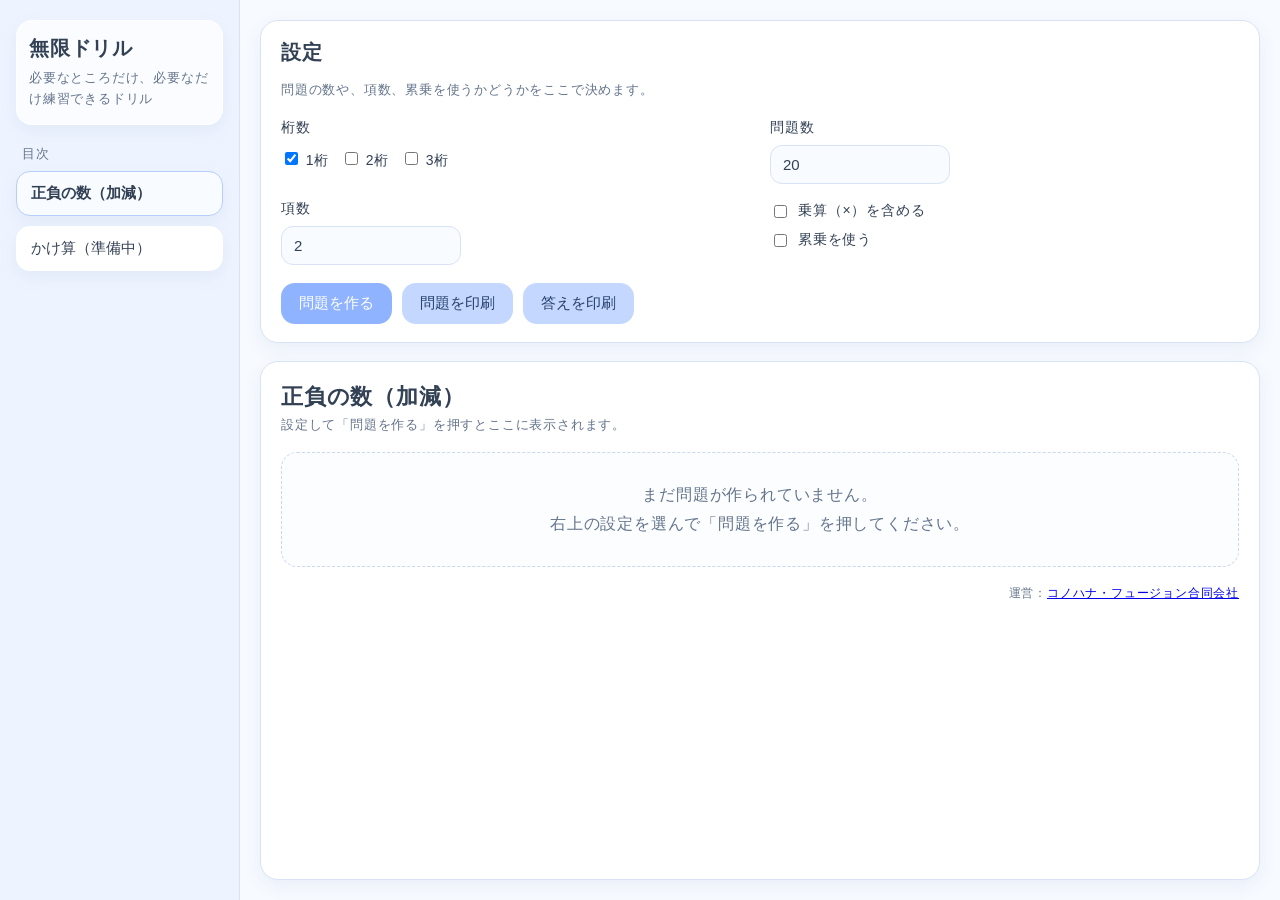
==== index.html @ 61204081 "初コミット" ====
<!DOCTYPE html>
<html lang="ja">
<head>
  <meta charset="UTF-8" />
  <meta name="viewport" content="width=device-width, initial-scale=1.0" />
  <title>無限ドリル</title>
  <link rel="stylesheet" type="text/css" href="css/style.css" />
</head>
<body>
  <div class="app">
    <aside class="sidebar">
      <div class="brand">
        <h1 class="brand-title">無限ドリル</h1>
        <p class="brand-sub">必要なところだけ、必要なだけ練習できるドリル</p>
      </div>

      <div class="menu-title">目次</div>
      <div class="menu-list">
        <button class="menu-button active" data-mode="plusminus">正負の数（加減）</button>
        <button class="menu-button" data-mode="multiply">かけ算（準備中）</button>
      </div>
    </aside>

    <main class="content">
      <section class="panel settings-panel">
        <h2 class="panel-title">設定</h2>
        <p class="panel-subtitle">
          問題の数や、項数、累乗を使うかどうかをここで決めます。
        </p>

        <div class="settings-grid">

          <div class="field">

            <label>桁数</label>

            <div class="inline-checkbox-group">
              <label>
                <input type="checkbox" name="digit" value="1" checked />
                1桁
              </label>

              <label>
                <input type="checkbox" name="digit" value="2" />
                2桁
              </label>

              <label>
                <input type="checkbox" name="digit" value="3" />
                3桁
              </label>
            </div>
          </div>
          <div class="field">
            <label for="problemCount">問題数</label>
            <input id="problemCount" type="number" min="1" max="60" value="20" />
          </div>

          <div class="field">
            <label for="termCount">項数</label>
            <input id="termCount" type="number" min="2" max="6" value="2" />
          </div>

          <div class="field checkbox-group">
            <label class="checkbox-label">
              <input id="useMultiply" type="checkbox" />
              乗算（×）を含める
            </label>

            <label class="checkbox-label">
              <input id="usePower" type="checkbox" />
              累乗を使う
            </label>

            <div id="powerOptions" class="power-options">
              <label class="power-label">
                <input type="checkbox" name="power" value="2" checked />
                2乗
              </label>
              <label class="power-label">
                <input type="checkbox" name="power" value="3" />
                3乗
              </label>
              <label class="power-label">
                <input type="checkbox" name="power" value="4" />
                4乗
              </label>
            </div>
          </div>
        </div>

        <div class="actions">
          <button class="action-button" id="generateButton">問題を作る</button>
          <button class="action-button secondary" id="printQuestionButton">問題を印刷</button>
          <button class="action-button secondary" id="printAnswerButton">答えを印刷</button>
        </div>
      </section>

      <section class="panel problems-panel">
        <div class="problem-header">
          <div class="problem-title-wrap">
            <h2 class="problem-title" id="sheetTitle">正負の数（加減）</h2>
            <div class="problem-note" id="sheetNote">設定して「問題を作る」を押すとここに表示されます。</div>
          </div>
        </div>

        <div id="sheet" class="sheet"></div>
        <div id="emptyState" class="empty-state">
          まだ問題が作られていません。<br />
          右上の設定を選んで「問題を作る」を押してください。
        </div>

        <div class="footer-credit">運営：<a href="https://konohana-fusion.jp/" target="_blank">コノハナ・フュージョン合同会社</a></div>
      </section>
    </main>
  </div>
<script src="js/utils.js"></script>
<script src="js/generator.js"></script>
<script src="js/printer.js"></script> <!-- ★追加 -->
<script src="js/app.js"></script>
</body>
</html>
---- css/style.css ----
:root {
      --bg: #f7faff;
      --panel: #ffffff;
      --menu-bg: #eef4ff;
      --line: #d9e3f5;
      --text: #334155;
      --subtext: #64748b;
      --primary: #8fb3ff;
      --primary-hover: #7aa2f8;
      --soft: #f8fbff;
      --success: #5bb98c;
      --danger: #d97b7b;
      --shadow: 0 6px 18px rgba(80, 110, 170, 0.08);
      --radius: 18px;
    }

    * {
      box-sizing: border-box;
    }

    html,
    body {
      margin: 0;
      padding: 0;
      background: var(--bg);
      color: var(--text);
      font-family: "M PLUS Rounded 1c", "Hiragino Maru Gothic ProN", sans-serif;
      font-weight: 400;
      letter-spacing: 0.05em;
      height: 100%;
    }

    body {
      min-height: 100vh;
    }

    .app {
      display: grid;
      grid-template-columns: 240px 1fr;
      min-height: 100vh;
    }

    .sidebar {
      background: var(--menu-bg);
      border-right: 1px solid var(--line);
      padding: 20px 16px;
    }

    .brand {
      margin-bottom: 20px;
      padding: 14px 12px;
      background: rgba(255, 255, 255, 0.7);
      border: 1px solid rgba(255, 255, 255, 0.9);
      border-radius: 16px;
      box-shadow: var(--shadow);
    }

    .brand-title {
      font-size: 20px;
      font-weight: 700;
      margin: 0 0 6px;
    }

    .brand-sub {
      font-size: 13px;
      color: var(--subtext);
      margin: 0;
      line-height: 1.6;
    }

    .menu-title {
      font-size: 13px;
      color: var(--subtext);
      margin: 20px 6px 8px;
    }

    .menu-list {
      display: grid;
      gap: 10px;
    }

    .menu-button {
      width: 100%;
      border: 1px solid transparent;
      border-radius: 14px;
      background: #fff;
      color: var(--text);
      padding: 12px 14px;
      text-align: left;
      font-size: 15px;
      cursor: pointer;
      box-shadow: var(--shadow);
      transition: 0.2s ease;
    }

    .menu-button:hover {
      background: #fdfefe;
      transform: translateY(-1px);
    }

    .menu-button.active {
      border-color: #b9cdfb;
      background: #f8fbff;
      font-weight: 700;
    }

    .content {
      display: grid;
      grid-template-rows: auto 1fr;
      gap: 18px;
      padding: 20px;
    }

    .panel {
      background: var(--panel);
      border: 1px solid var(--line);
      border-radius: var(--radius);
      box-shadow: var(--shadow);
    }

    .settings-panel {
      padding: 18px 20px;
    }

    .panel-title {
      margin: 0 0 14px;
      font-size: 20px;
      font-weight: 700;
    }

    .panel-subtitle {
      margin: 0 0 18px;
      font-size: 13px;
      color: var(--subtext);
      line-height: 1.6;
    }

    .settings-grid {
      display: grid;
      grid-template-columns: repeat(2, minmax(220px, 1fr));
      gap: 16px 20px;
      align-items: start;
    }

    .inline-checkbox-group {
      display: flex;
      gap: 12px;
      margin-top: 4px;
    }

    .field {
      display: grid;
      gap: 8px;
    }

    .field label,
    .checkbox-label,
    .power-label {
      font-size: 14px;
    }

    .field input[type="number"],
    .field select {
      width: 100%;
      max-width: 180px;
      border: 1px solid var(--line);
      border-radius: 12px;
      background: var(--soft);
      color: var(--text);
      padding: 10px 12px;
      font-size: 15px;
      outline: none;
    }

    .field input[type="number"]:focus,
    .field select:focus {
      border-color: #a8c2ff;
      background: #fff;
    }

    .checkbox-group {
      display: grid;
      gap: 10px;
      padding-top: 2px;
    }

    .checkbox-label {
      display: flex;
      align-items: center;
      gap: 8px;
      color: var(--text);
      cursor: pointer;
      user-select: none;
    }

    .power-options {
      display: none;
      margin-top: 8px;
      padding: 12px;
      border: 1px dashed #c6d5f7;
      border-radius: 14px;
      background: #fbfdff;
      gap: 8px;
    }

    .power-options.visible {
      display: grid;
    }

    .power-label {
      display: flex;
      align-items: center;
      gap: 8px;
      color: var(--text);
      cursor: pointer;
      user-select: none;
    }

    .actions {
      display: flex;
      flex-wrap: wrap;
      gap: 10px;
      margin-top: 18px;
    }

    .action-button {
      border: none;
      border-radius: 14px;
      background: var(--primary);
      color: #fff;
      padding: 11px 18px;
      font-size: 15px;
      cursor: pointer;
      transition: 0.2s ease;
    }

    .action-button:hover {
      background: var(--primary-hover);
      transform: translateY(-1px);
    }

    .action-button.secondary {
      background: #c3d7ff;
      color: #27406b;
    }

    .action-button.secondary:hover {
      background: #b2cbff;
    }

    .problems-panel {
      padding: 20px;
      overflow: auto;
    }

    .problem-header {
      display: flex;
      flex-wrap: wrap;
      align-items: end;
      justify-content: space-between;
      gap: 12px;
      margin-bottom: 18px;
    }

    .problem-title-wrap {
      display: grid;
      gap: 4px;
    }

    .problem-title {
      margin: 0;
      font-size: 22px;
      font-weight: 700;
    }

    .problem-note {
      font-size: 13px;
      color: var(--subtext);
    }

    .sheet {
      display: grid;
      grid-template-columns: repeat(2, minmax(260px, 1fr));
      gap: 16px 28px;
      align-content: start;
    }

    .question-item {
      padding: 12px 14px;
      border: 1px solid #e7eefb;
      border-radius: 14px;
      background: #fcfdff;
      font-size: 22px;
      line-height: 2;
      word-break: break-word;
    }

    .question-number {
      font-weight: 700;
      margin-right: 8px;
      color: #5d78a6;
    }

    .blank {
      display: inline-block;
      min-width: 88px;
      border-bottom: 2px solid #b6c7e8;
      transform: translateY(-2px);
    }

    .empty-state {
      padding: 28px 20px;
      border: 1px dashed #cad8f4;
      border-radius: 16px;
      background: #fbfdff;
      color: var(--subtext);
      line-height: 1.8;
      text-align: center;
    }

    .footer-credit {
      margin-top: 18px;
      font-size: 12px;
      color: var(--subtext);
      text-align: right;
    }    
    
    .fraction {
        display: inline-block;
        text-align: center;
        vertical-align: middle;
        font-size: 1.1em;
      }

      .fraction .num {
        display: block;
        border-bottom: 2px solid #333;
        padding: 0 4px;
      }

      .fraction .den {
        display: block;
        padding: 0 4px;
      }


    @media (max-width: 980px) {
      .app {
        grid-template-columns: 1fr;
      }

      .sidebar {
        border-right: none;
        border-bottom: 1px solid var(--line);
      }

      .content {
        grid-template-rows: auto auto;
      }

      .settings-grid {
        grid-template-columns: 1fr;
      }

      .sheet {
        grid-template-columns: 1fr;
      }
    }

    @media print {
      body {
        background: #fff;
      }

      .app {
        display: block;
      }

      .sidebar,
      .settings-panel,
      .footer-credit {
        display: none !important;
      }

      .content {
        display: block;
        padding: 0;
      }

      .problems-panel {
        border: none;
        box-shadow: none;
        padding: 0;
      }

      .problem-header {
        margin-bottom: 12px;
      }

      .problem-note {
        display: none;
      }

      .sheet {
        grid-template-columns: 1fr 1fr;
        gap: 10px 18px;
      }

      .question-item {
        border: none;
        background: transparent;
        padding: 4px 0;
        border-radius: 0;
        box-shadow: none;
        font-size: 18px;
      }

    }
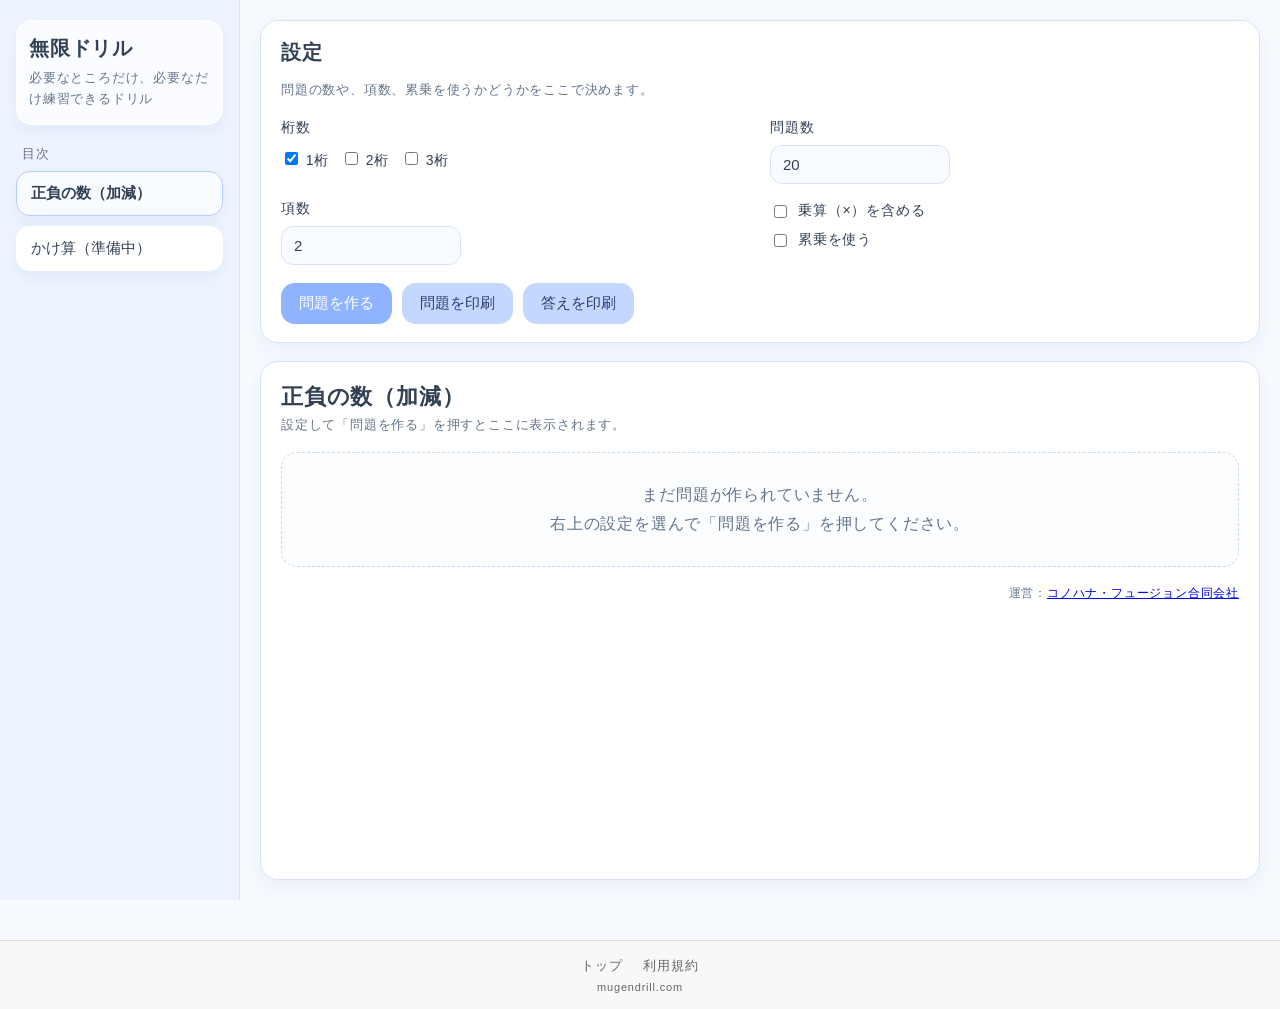
==== commit 12840d23: "仕様規約追加" ====
--- a/index.html
+++ b/index.html
@@ -1,122 +1,144 @@
-<!DOCTYPE html>
+<!doctype html>
 <html lang="ja">
-<head>
-  <meta charset="UTF-8" />
-  <meta name="viewport" content="width=device-width, initial-scale=1.0" />
-  <title>無限ドリル</title>
-  <link rel="stylesheet" type="text/css" href="css/style.css" />
-</head>
-<body>
-  <div class="app">
-    <aside class="sidebar">
-      <div class="brand">
-        <h1 class="brand-title">無限ドリル</h1>
-        <p class="brand-sub">必要なところだけ、必要なだけ練習できるドリル</p>
-      </div>
+  <head>
+    <meta charset="UTF-8" />
+    <meta name="viewport" content="width=device-width, initial-scale=1.0" />
+    <title>無限ドリル</title>
+    <link rel="stylesheet" type="text/css" href="css/style.css" />
+  </head>
+  <body>
+    <div class="app">
+      <aside class="sidebar">
+        <div class="brand">
+          <h1 class="brand-title">無限ドリル</h1>
+          <p class="brand-sub">必要なところだけ、必要なだけ練習できるドリル</p>
+        </div>
 
-      <div class="menu-title">目次</div>
-      <div class="menu-list">
-        <button class="menu-button active" data-mode="plusminus">正負の数（加減）</button>
-        <button class="menu-button" data-mode="multiply">かけ算（準備中）</button>
-      </div>
-    </aside>
+        <div class="menu-title">目次</div>
+        <div class="menu-list">
+          <button class="menu-button active" data-mode="plusminus">
+            正負の数（加減）
+          </button>
+          <button class="menu-button" data-mode="multiply">
+            かけ算（準備中）
+          </button>
+        </div>
+      </aside>
 
-    <main class="content">
-      <section class="panel settings-panel">
-        <h2 class="panel-title">設定</h2>
-        <p class="panel-subtitle">
-          問題の数や、項数、累乗を使うかどうかをここで決めます。
-        </p>
+      <main class="content">
+        <section class="panel settings-panel">
+          <h2 class="panel-title">設定</h2>
+          <p class="panel-subtitle">
+            問題の数や、項数、累乗を使うかどうかをここで決めます。
+          </p>
 
-        <div class="settings-grid">
+          <div class="settings-grid">
+            <div class="field">
+              <label>桁数</label>
 
-          <div class="field">
+              <div class="inline-checkbox-group">
+                <label>
+                  <input type="checkbox" name="digit" value="1" checked />
+                  1桁
+                </label>
 
-            <label>桁数</label>
+                <label>
+                  <input type="checkbox" name="digit" value="2" />
+                  2桁
+                </label>
 
-            <div class="inline-checkbox-group">
-              <label>
-                <input type="checkbox" name="digit" value="1" checked />
-                1桁
+                <label>
+                  <input type="checkbox" name="digit" value="3" />
+                  3桁
+                </label>
+              </div>
+            </div>
+            <div class="field">
+              <label for="problemCount">問題数</label>
+              <input
+                id="problemCount"
+                type="number"
+                min="1"
+                max="60"
+                value="20"
+              />
+            </div>
+
+            <div class="field">
+              <label for="termCount">項数</label>
+              <input id="termCount" type="number" min="2" max="6" value="2" />
+            </div>
+
+            <div class="field checkbox-group">
+              <label class="checkbox-label">
+                <input id="useMultiply" type="checkbox" />
+                乗算（×）を含める
               </label>
 
-              <label>
-                <input type="checkbox" name="digit" value="2" />
-                2桁
+              <label class="checkbox-label">
+                <input id="usePower" type="checkbox" />
+                累乗を使う
               </label>
 
-              <label>
-                <input type="checkbox" name="digit" value="3" />
-                3桁
-              </label>
+              <div id="powerOptions" class="power-options">
+                <label class="power-label">
+                  <input type="checkbox" name="power" value="2" checked />
+                  2乗
+                </label>
+                <label class="power-label">
+                  <input type="checkbox" name="power" value="3" />
+                  3乗
+                </label>
+                <label class="power-label">
+                  <input type="checkbox" name="power" value="4" />
+                  4乗
+                </label>
+              </div>
             </div>
           </div>
-          <div class="field">
-            <label for="problemCount">問題数</label>
-            <input id="problemCount" type="number" min="1" max="60" value="20" />
+
+          <div class="actions">
+            <button class="action-button" id="generateButton">
+              問題を作る
+            </button>
+            <button class="action-button secondary" id="printQuestionButton">
+              問題を印刷
+            </button>
+            <button class="action-button secondary" id="printAnswerButton">
+              答えを印刷
+            </button>
+          </div>
+        </section>
+
+        <section class="panel problems-panel">
+          <div class="problem-header">
+            <div class="problem-title-wrap">
+              <h2 class="problem-title" id="sheetTitle">正負の数（加減）</h2>
+              <div class="problem-note" id="sheetNote">
+                設定して「問題を作る」を押すとここに表示されます。
+              </div>
+            </div>
           </div>
 
-          <div class="field">
-            <label for="termCount">項数</label>
-            <input id="termCount" type="number" min="2" max="6" value="2" />
+          <div id="sheet" class="sheet"></div>
+          <div id="emptyState" class="empty-state">
+            まだ問題が作られていません。<br />
+            右上の設定を選んで「問題を作る」を押してください。
           </div>
 
-          <div class="field checkbox-group">
-            <label class="checkbox-label">
-              <input id="useMultiply" type="checkbox" />
-              乗算（×）を含める
-            </label>
-
-            <label class="checkbox-label">
-              <input id="usePower" type="checkbox" />
-              累乗を使う
-            </label>
-
-            <div id="powerOptions" class="power-options">
-              <label class="power-label">
-                <input type="checkbox" name="power" value="2" checked />
-                2乗
-              </label>
-              <label class="power-label">
-                <input type="checkbox" name="power" value="3" />
-                3乗
-              </label>
-              <label class="power-label">
-                <input type="checkbox" name="power" value="4" />
-                4乗
-              </label>
-            </div>
+          <div class="footer-credit">
+            運営：<a href="https://konohana-fusion.jp/" target="_blank"
+              >コノハナ・フュージョン合同会社</a
+            >
           </div>
-        </div>
-
-        <div class="actions">
-          <button class="action-button" id="generateButton">問題を作る</button>
-          <button class="action-button secondary" id="printQuestionButton">問題を印刷</button>
-          <button class="action-button secondary" id="printAnswerButton">答えを印刷</button>
-        </div>
-      </section>
-
-      <section class="panel problems-panel">
-        <div class="problem-header">
-          <div class="problem-title-wrap">
-            <h2 class="problem-title" id="sheetTitle">正負の数（加減）</h2>
-            <div class="problem-note" id="sheetNote">設定して「問題を作る」を押すとここに表示されます。</div>
-          </div>
-        </div>
-
-        <div id="sheet" class="sheet"></div>
-        <div id="emptyState" class="empty-state">
-          まだ問題が作られていません。<br />
-          右上の設定を選んで「問題を作る」を押してください。
-        </div>
-
-        <div class="footer-credit">運営：<a href="https://konohana-fusion.jp/" target="_blank">コノハナ・フュージョン合同会社</a></div>
-      </section>
-    </main>
-  </div>
-<script src="js/utils.js"></script>
-<script src="js/generator.js"></script>
-<script src="js/printer.js"></script> <!-- ★追加 -->
-<script src="js/app.js"></script>
-</body>
-</html>+        </section>
+      </main>
+    </div>
+    <script src="js/layout/sidebar.js"></script>
+    <script src="js/layout/footer.js"></script>
+    <script src="js/utils.js"></script>
+    <script src="js/generator.js"></script>
+    <script src="js/printer.js"></script>
+    <script src="js/app.js"></script>
+  </body>
+</html>
--- a/css/style.css
+++ b/css/style.css
@@ -1,419 +1,475 @@
-    :root {
-      --bg: #f7faff;
-      --panel: #ffffff;
-      --menu-bg: #eef4ff;
-      --line: #d9e3f5;
-      --text: #334155;
-      --subtext: #64748b;
-      --primary: #8fb3ff;
-      --primary-hover: #7aa2f8;
-      --soft: #f8fbff;
-      --success: #5bb98c;
-      --danger: #d97b7b;
-      --shadow: 0 6px 18px rgba(80, 110, 170, 0.08);
-      --radius: 18px;
-    }
-
-    * {
-      box-sizing: border-box;
-    }
-
-    html,
-    body {
-      margin: 0;
-      padding: 0;
-      background: var(--bg);
-      color: var(--text);
-      font-family: "M PLUS Rounded 1c", "Hiragino Maru Gothic ProN", sans-serif;
-      font-weight: 400;
-      letter-spacing: 0.05em;
-      height: 100%;
-    }
-
-    body {
-      min-height: 100vh;
-    }
-
-    .app {
-      display: grid;
-      grid-template-columns: 240px 1fr;
-      min-height: 100vh;
-    }
-
-    .sidebar {
-      background: var(--menu-bg);
-      border-right: 1px solid var(--line);
-      padding: 20px 16px;
-    }
-
-    .brand {
-      margin-bottom: 20px;
-      padding: 14px 12px;
-      background: rgba(255, 255, 255, 0.7);
-      border: 1px solid rgba(255, 255, 255, 0.9);
-      border-radius: 16px;
-      box-shadow: var(--shadow);
-    }
-
-    .brand-title {
-      font-size: 20px;
-      font-weight: 700;
-      margin: 0 0 6px;
-    }
-
-    .brand-sub {
-      font-size: 13px;
-      color: var(--subtext);
-      margin: 0;
-      line-height: 1.6;
-    }
-
-    .menu-title {
-      font-size: 13px;
-      color: var(--subtext);
-      margin: 20px 6px 8px;
-    }
-
-    .menu-list {
-      display: grid;
-      gap: 10px;
-    }
-
-    .menu-button {
-      width: 100%;
-      border: 1px solid transparent;
-      border-radius: 14px;
-      background: #fff;
-      color: var(--text);
-      padding: 12px 14px;
-      text-align: left;
-      font-size: 15px;
-      cursor: pointer;
-      box-shadow: var(--shadow);
-      transition: 0.2s ease;
-    }
-
-    .menu-button:hover {
-      background: #fdfefe;
-      transform: translateY(-1px);
-    }
-
-    .menu-button.active {
-      border-color: #b9cdfb;
-      background: #f8fbff;
-      font-weight: 700;
-    }
-
-    .content {
-      display: grid;
-      grid-template-rows: auto 1fr;
-      gap: 18px;
-      padding: 20px;
-    }
-
-    .panel {
-      background: var(--panel);
-      border: 1px solid var(--line);
-      border-radius: var(--radius);
-      box-shadow: var(--shadow);
-    }
-
-    .settings-panel {
-      padding: 18px 20px;
-    }
-
-    .panel-title {
-      margin: 0 0 14px;
-      font-size: 20px;
-      font-weight: 700;
-    }
-
-    .panel-subtitle {
-      margin: 0 0 18px;
-      font-size: 13px;
-      color: var(--subtext);
-      line-height: 1.6;
-    }
-
-    .settings-grid {
-      display: grid;
-      grid-template-columns: repeat(2, minmax(220px, 1fr));
-      gap: 16px 20px;
-      align-items: start;
-    }
-
-    .inline-checkbox-group {
-      display: flex;
-      gap: 12px;
-      margin-top: 4px;
-    }
-
-    .field {
-      display: grid;
-      gap: 8px;
-    }
-
-    .field label,
-    .checkbox-label,
-    .power-label {
-      font-size: 14px;
-    }
-
-    .field input[type="number"],
-    .field select {
-      width: 100%;
-      max-width: 180px;
-      border: 1px solid var(--line);
-      border-radius: 12px;
-      background: var(--soft);
-      color: var(--text);
-      padding: 10px 12px;
-      font-size: 15px;
-      outline: none;
-    }
-
-    .field input[type="number"]:focus,
-    .field select:focus {
-      border-color: #a8c2ff;
-      background: #fff;
-    }
-
-    .checkbox-group {
-      display: grid;
-      gap: 10px;
-      padding-top: 2px;
-    }
-
-    .checkbox-label {
-      display: flex;
-      align-items: center;
-      gap: 8px;
-      color: var(--text);
-      cursor: pointer;
-      user-select: none;
-    }
-
-    .power-options {
-      display: none;
-      margin-top: 8px;
-      padding: 12px;
-      border: 1px dashed #c6d5f7;
-      border-radius: 14px;
-      background: #fbfdff;
-      gap: 8px;
-    }
-
-    .power-options.visible {
-      display: grid;
-    }
-
-    .power-label {
-      display: flex;
-      align-items: center;
-      gap: 8px;
-      color: var(--text);
-      cursor: pointer;
-      user-select: none;
-    }
-
-    .actions {
-      display: flex;
-      flex-wrap: wrap;
-      gap: 10px;
-      margin-top: 18px;
-    }
-
-    .action-button {
-      border: none;
-      border-radius: 14px;
-      background: var(--primary);
-      color: #fff;
-      padding: 11px 18px;
-      font-size: 15px;
-      cursor: pointer;
-      transition: 0.2s ease;
-    }
-
-    .action-button:hover {
-      background: var(--primary-hover);
-      transform: translateY(-1px);
-    }
-
-    .action-button.secondary {
-      background: #c3d7ff;
-      color: #27406b;
-    }
-
-    .action-button.secondary:hover {
-      background: #b2cbff;
-    }
-
-    .problems-panel {
-      padding: 20px;
-      overflow: auto;
-    }
-
-    .problem-header {
-      display: flex;
-      flex-wrap: wrap;
-      align-items: end;
-      justify-content: space-between;
-      gap: 12px;
-      margin-bottom: 18px;
-    }
-
-    .problem-title-wrap {
-      display: grid;
-      gap: 4px;
-    }
-
-    .problem-title {
-      margin: 0;
-      font-size: 22px;
-      font-weight: 700;
-    }
-
-    .problem-note {
-      font-size: 13px;
-      color: var(--subtext);
-    }
-
-    .sheet {
-      display: grid;
-      grid-template-columns: repeat(2, minmax(260px, 1fr));
-      gap: 16px 28px;
-      align-content: start;
-    }
-
-    .question-item {
-      padding: 12px 14px;
-      border: 1px solid #e7eefb;
-      border-radius: 14px;
-      background: #fcfdff;
-      font-size: 22px;
-      line-height: 2;
-      word-break: break-word;
-    }
-
-    .question-number {
-      font-weight: 700;
-      margin-right: 8px;
-      color: #5d78a6;
-    }
-
-    .blank {
-      display: inline-block;
-      min-width: 88px;
-      border-bottom: 2px solid #b6c7e8;
-      transform: translateY(-2px);
-    }
-
-    .empty-state {
-      padding: 28px 20px;
-      border: 1px dashed #cad8f4;
-      border-radius: 16px;
-      background: #fbfdff;
-      color: var(--subtext);
-      line-height: 1.8;
-      text-align: center;
-    }
-
-    .footer-credit {
-      margin-top: 18px;
-      font-size: 12px;
-      color: var(--subtext);
-      text-align: right;
-    }    
-    
-    .fraction {
-        display: inline-block;
-        text-align: center;
-        vertical-align: middle;
-        font-size: 1.1em;
-      }
-
-      .fraction .num {
-        display: block;
-        border-bottom: 2px solid #333;
-        padding: 0 4px;
-      }
-
-      .fraction .den {
-        display: block;
-        padding: 0 4px;
-      }
-
-
-    @media (max-width: 980px) {
-      .app {
-        grid-template-columns: 1fr;
-      }
-
-      .sidebar {
-        border-right: none;
-        border-bottom: 1px solid var(--line);
-      }
-
-      .content {
-        grid-template-rows: auto auto;
-      }
-
-      .settings-grid {
-        grid-template-columns: 1fr;
-      }
-
-      .sheet {
-        grid-template-columns: 1fr;
-      }
-    }
-
-    @media print {
-      body {
-        background: #fff;
-      }
-
-      .app {
-        display: block;
-      }
-
-      .sidebar,
-      .settings-panel,
-      .footer-credit {
-        display: none !important;
-      }
-
-      .content {
-        display: block;
-        padding: 0;
-      }
-
-      .problems-panel {
-        border: none;
-        box-shadow: none;
-        padding: 0;
-      }
-
-      .problem-header {
-        margin-bottom: 12px;
-      }
-
-      .problem-note {
-        display: none;
-      }
-
-      .sheet {
-        grid-template-columns: 1fr 1fr;
-        gap: 10px 18px;
-      }
-
-      .question-item {
-        border: none;
-        background: transparent;
-        padding: 4px 0;
-        border-radius: 0;
-        box-shadow: none;
-        font-size: 18px;
-      }
-
-    }
-  +:root {
+  --bg: #f7faff;
+  --panel: #ffffff;
+  --menu-bg: #eef4ff;
+  --line: #d9e3f5;
+  --text: #334155;
+  --subtext: #64748b;
+  --primary: #8fb3ff;
+  --primary-hover: #7aa2f8;
+  --soft: #f8fbff;
+  --success: #5bb98c;
+  --danger: #d97b7b;
+  --shadow: 0 6px 18px rgba(80, 110, 170, 0.08);
+  --radius: 18px;
+}
+
+* {
+  box-sizing: border-box;
+}
+
+html,
+body {
+  margin: 0;
+  padding: 0;
+  background: var(--bg);
+  color: var(--text);
+  font-family: "M PLUS Rounded 1c", "Hiragino Maru Gothic ProN", sans-serif;
+  font-weight: 400;
+  letter-spacing: 0.05em;
+  height: 100%;
+}
+
+body {
+  min-height: 100vh;
+}
+
+.app {
+  display: grid;
+  grid-template-columns: 240px 1fr;
+  min-height: 100vh;
+}
+
+.sidebar {
+  background: var(--menu-bg);
+  border-right: 1px solid var(--line);
+  padding: 20px 16px;
+}
+
+.brand {
+  margin-bottom: 20px;
+  padding: 14px 12px;
+  background: rgba(255, 255, 255, 0.7);
+  border: 1px solid rgba(255, 255, 255, 0.9);
+  border-radius: 16px;
+  box-shadow: var(--shadow);
+}
+
+.brand-title {
+  font-size: 20px;
+  font-weight: 700;
+  margin: 0 0 6px;
+}
+
+.brand-sub {
+  font-size: 13px;
+  color: var(--subtext);
+  margin: 0;
+  line-height: 1.6;
+}
+
+.menu-title {
+  font-size: 13px;
+  color: var(--subtext);
+  margin: 20px 6px 8px;
+}
+
+.menu-list {
+  display: grid;
+  gap: 10px;
+}
+
+.menu-button {
+  width: 100%;
+  border: 1px solid transparent;
+  border-radius: 14px;
+  background: #fff;
+  color: var(--text);
+  padding: 12px 14px;
+  text-align: left;
+  font-size: 15px;
+  cursor: pointer;
+  box-shadow: var(--shadow);
+  transition: 0.2s ease;
+}
+
+.menu-button:hover {
+  background: #fdfefe;
+  transform: translateY(-1px);
+}
+
+.menu-button.active {
+  border-color: #b9cdfb;
+  background: #f8fbff;
+  font-weight: 700;
+}
+
+.content {
+  display: grid;
+  grid-template-rows: auto 1fr;
+  gap: 18px;
+  padding: 20px;
+}
+
+.panel {
+  background: var(--panel);
+  border: 1px solid var(--line);
+  border-radius: var(--radius);
+  box-shadow: var(--shadow);
+}
+
+.settings-panel {
+  padding: 18px 20px;
+}
+
+.panel-title {
+  margin: 0 0 14px;
+  font-size: 20px;
+  font-weight: 700;
+}
+
+.panel-subtitle {
+  margin: 0 0 18px;
+  font-size: 13px;
+  color: var(--subtext);
+  line-height: 1.6;
+}
+
+.settings-grid {
+  display: grid;
+  grid-template-columns: repeat(2, minmax(220px, 1fr));
+  gap: 16px 20px;
+  align-items: start;
+}
+
+.inline-checkbox-group {
+  display: flex;
+  gap: 12px;
+  margin-top: 4px;
+}
+
+.field {
+  display: grid;
+  gap: 8px;
+}
+
+.field label,
+.checkbox-label,
+.power-label {
+  font-size: 14px;
+}
+
+.field input[type="number"],
+.field select {
+  width: 100%;
+  max-width: 180px;
+  border: 1px solid var(--line);
+  border-radius: 12px;
+  background: var(--soft);
+  color: var(--text);
+  padding: 10px 12px;
+  font-size: 15px;
+  outline: none;
+}
+
+.field input[type="number"]:focus,
+.field select:focus {
+  border-color: #a8c2ff;
+  background: #fff;
+}
+
+.checkbox-group {
+  display: grid;
+  gap: 10px;
+  padding-top: 2px;
+}
+
+.checkbox-label {
+  display: flex;
+  align-items: center;
+  gap: 8px;
+  color: var(--text);
+  cursor: pointer;
+  user-select: none;
+}
+
+.power-options {
+  display: none;
+  margin-top: 8px;
+  padding: 12px;
+  border: 1px dashed #c6d5f7;
+  border-radius: 14px;
+  background: #fbfdff;
+  gap: 8px;
+}
+
+.power-options.visible {
+  display: grid;
+}
+
+.power-label {
+  display: flex;
+  align-items: center;
+  gap: 8px;
+  color: var(--text);
+  cursor: pointer;
+  user-select: none;
+}
+
+.actions {
+  display: flex;
+  flex-wrap: wrap;
+  gap: 10px;
+  margin-top: 18px;
+}
+
+.action-button {
+  border: none;
+  border-radius: 14px;
+  background: var(--primary);
+  color: #fff;
+  padding: 11px 18px;
+  font-size: 15px;
+  cursor: pointer;
+  transition: 0.2s ease;
+}
+
+.action-button:hover {
+  background: var(--primary-hover);
+  transform: translateY(-1px);
+}
+
+.action-button.secondary {
+  background: #c3d7ff;
+  color: #27406b;
+}
+
+.action-button.secondary:hover {
+  background: #b2cbff;
+}
+
+.problems-panel {
+  padding: 20px;
+  overflow: auto;
+}
+
+.problem-header {
+  display: flex;
+  flex-wrap: wrap;
+  align-items: end;
+  justify-content: space-between;
+  gap: 12px;
+  margin-bottom: 18px;
+}
+
+.problem-title-wrap {
+  display: grid;
+  gap: 4px;
+}
+
+.problem-title {
+  margin: 0;
+  font-size: 22px;
+  font-weight: 700;
+}
+
+.problem-note {
+  font-size: 13px;
+  color: var(--subtext);
+}
+
+.sheet {
+  display: grid;
+  grid-template-columns: repeat(2, minmax(260px, 1fr));
+  gap: 16px 28px;
+  align-content: start;
+}
+
+.question-item {
+  padding: 12px 14px;
+  border: 1px solid #e7eefb;
+  border-radius: 14px;
+  background: #fcfdff;
+  font-size: 22px;
+  line-height: 2;
+  word-break: break-word;
+}
+
+.question-number {
+  font-weight: 700;
+  margin-right: 8px;
+  color: #5d78a6;
+}
+
+.blank {
+  display: inline-block;
+  min-width: 88px;
+  border-bottom: 2px solid #b6c7e8;
+  transform: translateY(-2px);
+}
+
+.empty-state {
+  padding: 28px 20px;
+  border: 1px dashed #cad8f4;
+  border-radius: 16px;
+  background: #fbfdff;
+  color: var(--subtext);
+  line-height: 1.8;
+  text-align: center;
+}
+
+.footer-credit {
+  margin-top: 18px;
+  font-size: 12px;
+  color: var(--subtext);
+  text-align: right;
+}
+
+.footer {
+  margin-top: 40px;
+  padding: 16px;
+  background: #f8f8f8;
+  border-top: 1px solid #ddd;
+}
+
+.footer-inner {
+  max-width: 800px;
+  margin: 0 auto;
+  text-align: center;
+  font-size: 13px;
+  color: #666;
+}
+
+.footer-inner a {
+  margin: 0 8px;
+  color: #666;
+  text-decoration: none;
+}
+
+.footer-inner a:hover {
+  text-decoration: underline;
+}
+
+.footer-domain {
+  display: block;
+  margin-top: 6px;
+  font-size: 11px;
+  color: #999;
+}
+
+.fraction {
+  display: inline-block;
+  text-align: center;
+  vertical-align: middle;
+  font-size: 1.1em;
+}
+
+.fraction .num {
+  display: block;
+  border-bottom: 2px solid #333;
+  padding: 0 4px;
+}
+
+.fraction .den {
+  display: block;
+  padding: 0 4px;
+}
+
+.terms-container {
+  max-width: 800px;
+  margin: 40px auto;
+  padding: 24px;
+  background: #fff;
+  border-radius: 12px;
+  box-shadow: 0 4px 16px rgba(0, 0, 0, 0.08);
+}
+
+.terms-title {
+  font-size: 24px;
+  margin-bottom: 16px;
+  text-align: center;
+}
+
+.terms-content {
+  max-height: 70vh;
+  overflow-y: auto;
+  line-height: 1.8;
+  font-size: 14px;
+  padding-right: 8px;
+}
+
+.terms-content p {
+  margin-bottom: 12px;
+}
+
+@media (max-width: 980px) {
+  .app {
+    grid-template-columns: 1fr;
+  }
+
+  .sidebar {
+    border-right: none;
+    border-bottom: 1px solid var(--line);
+  }
+
+  .content {
+    grid-template-rows: auto auto;
+  }
+
+  .settings-grid {
+    grid-template-columns: 1fr;
+  }
+
+  .sheet {
+    grid-template-columns: 1fr;
+  }
+}
+
+@media print {
+  body {
+    background: #fff;
+  }
+
+  .app {
+    display: block;
+  }
+
+  .sidebar,
+  .settings-panel,
+  .footer-credit {
+    display: none !important;
+  }
+
+  .content {
+    display: block;
+    padding: 0;
+  }
+
+  .problems-panel {
+    border: none;
+    box-shadow: none;
+    padding: 0;
+  }
+
+  .problem-header {
+    margin-bottom: 12px;
+  }
+
+  .problem-note {
+    display: none;
+  }
+
+  .sheet {
+    grid-template-columns: 1fr 1fr;
+    gap: 10px 18px;
+  }
+
+  .question-item {
+    border: none;
+    background: transparent;
+    padding: 4px 0;
+    border-radius: 0;
+    box-shadow: none;
+    font-size: 18px;
+  }
+}
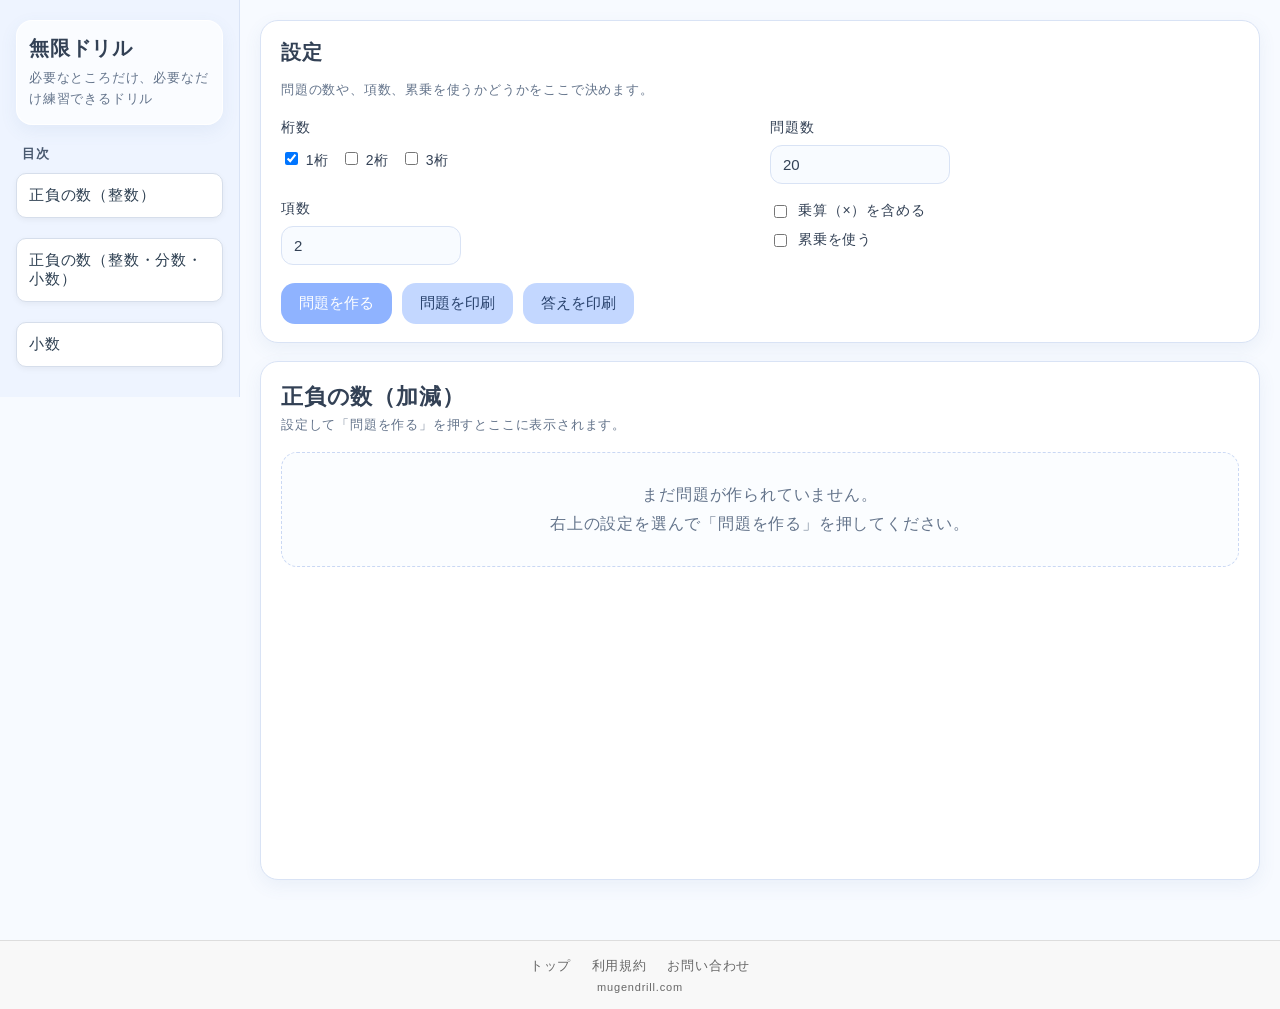
==== commit 847df0e3: "お問い合わせ追加・フッター整理" ====
--- a/index.html
+++ b/index.html
@@ -8,23 +8,9 @@
   </head>
   <body>
     <div class="app">
-      <aside class="sidebar">
-        <div class="brand">
-          <h1 class="brand-title">無限ドリル</h1>
-          <p class="brand-sub">必要なところだけ、必要なだけ練習できるドリル</p>
-        </div>
-
-        <div class="menu-title">目次</div>
-        <div class="menu-list">
-          <button class="menu-button active" data-mode="plusminus">
-            正負の数（加減）
-          </button>
-          <button class="menu-button" data-mode="multiply">
-            かけ算（準備中）
-          </button>
-        </div>
-      </aside>
-
+      <!-- サイドバー -->
+      <div id="sidebar"></div>
+      <!-- メイン -->
       <main class="content">
         <section class="panel settings-panel">
           <h2 class="panel-title">設定</h2>
@@ -125,12 +111,6 @@
             まだ問題が作られていません。<br />
             右上の設定を選んで「問題を作る」を押してください。
           </div>
-
-          <div class="footer-credit">
-            運営：<a href="https://konohana-fusion.jp/" target="_blank"
-              >コノハナ・フュージョン合同会社</a
-            >
-          </div>
         </section>
       </main>
     </div>
--- a/css/style.css
+++ b/css/style.css
@@ -1,3 +1,4 @@
+/* css\style.css */
 :root {
   --bg: #f7faff;
   --panel: #ffffff;
@@ -34,6 +35,10 @@
   min-height: 100vh;
 }
 
+.single-page .app {
+  display: block;
+}
+
 .app {
   display: grid;
   grid-template-columns: 240px 1fr;
@@ -333,7 +338,10 @@
 }
 
 .footer-inner {
-  max-width: 800px;
+  max-width: none;
+  width: 100%;
+  padding: 0 20px;
+  max-width: 1200px;
   margin: 0 auto;
   text-align: center;
   font-size: 13px;
@@ -402,6 +410,43 @@
   margin-bottom: 12px;
 }
 
+.menu-button {
+  display: block;
+  padding: 12px;
+  border-radius: 10px;
+  text-decoration: none;
+  color: #2c3e50;
+
+  background: #ffffff; /* ←白にする */
+  border: 1px solid #d6deeb; /* ←薄い枠 */
+  box-shadow: 0 2px 6px rgba(0, 0, 0, 0.05);
+
+  margin-bottom: 10px;
+  transition: all 0.2s ease;
+}
+
+.menu-button:hover {
+  background: #eef4ff;
+  border-color: #a9c4ff;
+  transform: translateY(-1px);
+}
+
+.menu-button:hover {
+  background: #e0e6f0;
+}
+
+.menu-button.active {
+  background: #8fb3ff;
+  color: white;
+  border-color: #8fb3ff;
+}
+
+.menu-title {
+  font-weight: 600;
+  color: #4a5a70;
+  margin-bottom: 10px;
+}
+
 @media (max-width: 980px) {
   .app {
     grid-template-columns: 1fr;
@@ -472,4 +517,17 @@
     box-shadow: none;
     font-size: 18px;
   }
-}
+
+  .footer {
+    display: none;
+  }
+
+  body::after {
+    content: "©無限アプリ - コノハナ・フュージョン合同会社 https://mugendrill.com/";
+    position: fixed;
+    bottom: 10px;
+    right: 10px;
+    font-size: 10px;
+    color: #555;
+  }
+}
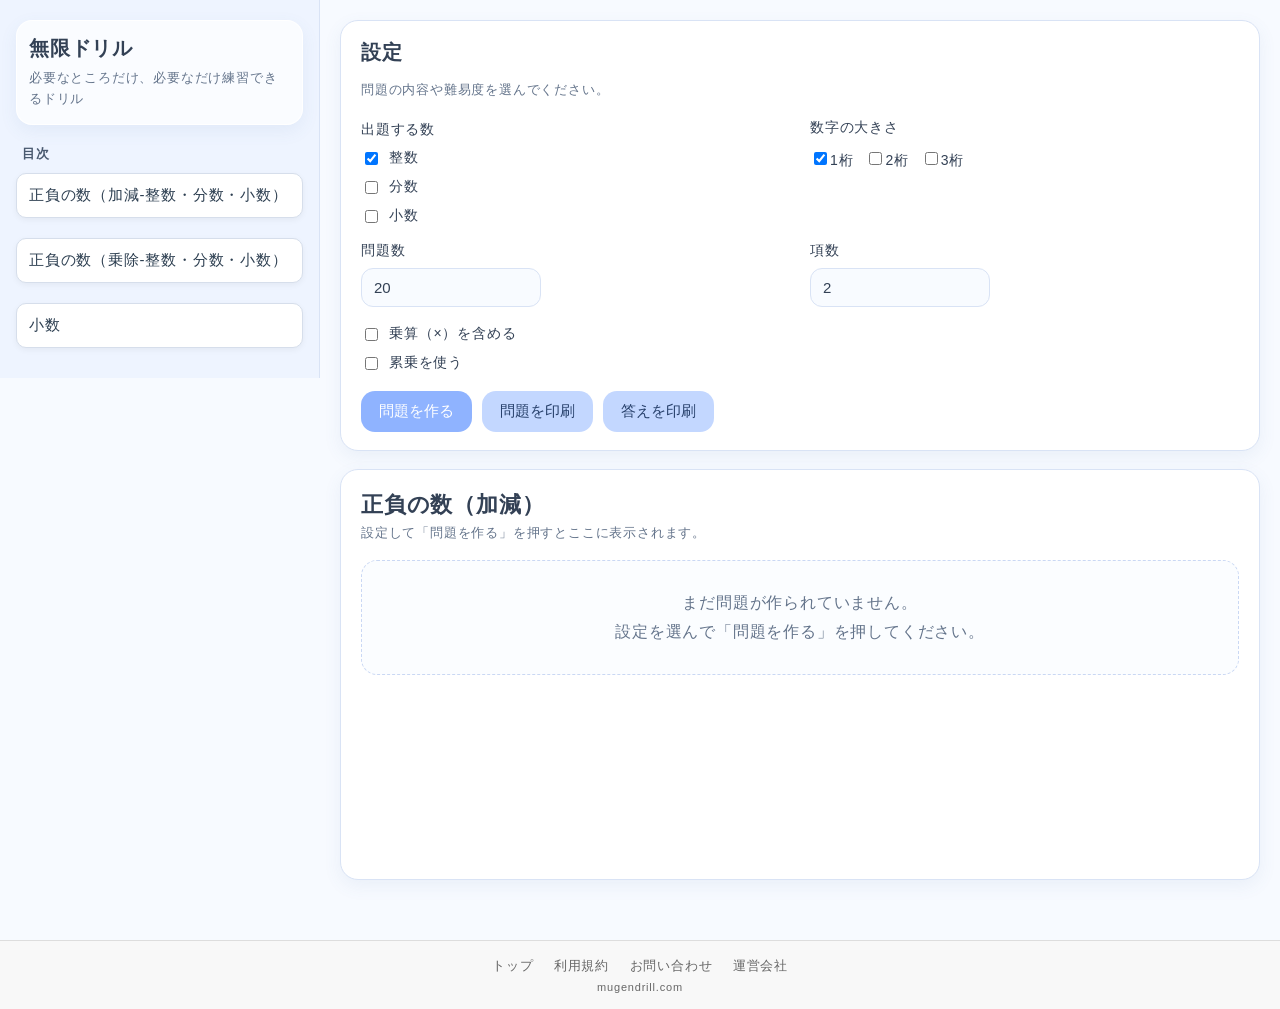
==== commit 5ca0751c: "fractionをindexに変更/規約に13条目を追加" ====
--- a/index.html
+++ b/index.html
@@ -4,7 +4,7 @@
     <meta charset="UTF-8" />
     <meta name="viewport" content="width=device-width, initial-scale=1.0" />
     <title>無限ドリル</title>
-    <link rel="stylesheet" type="text/css" href="css/style.css" />
+    <link rel="stylesheet" href="css/style.css" />
   </head>
   <body>
     <div class="app">
@@ -12,33 +12,54 @@
       <div id="sidebar"></div>
       <!-- メイン -->
       <main class="content">
+        <!-- 設定 -->
         <section class="panel settings-panel">
           <h2 class="panel-title">設定</h2>
-          <p class="panel-subtitle">
-            問題の数や、項数、累乗を使うかどうかをここで決めます。
-          </p>
+          <p class="panel-subtitle">問題の内容や難易度を選んでください。</p>
 
           <div class="settings-grid">
+            <!-- 数の種類（NEW） -->
+            <div class="field checkbox-group">
+              <label class="checkbox-label">出題する数</label>
+
+              <label class="checkbox-label">
+                <input type="checkbox" name="numberType" value="int" checked />
+                整数
+              </label>
+
+              <label class="checkbox-label">
+                <input type="checkbox" name="numberType" value="fraction" />
+                分数
+              </label>
+
+              <label class="checkbox-label">
+                <input type="checkbox" name="numberType" value="decimal" />
+                小数
+              </label>
+            </div>
+
+            <!-- 桁数 -->
             <div class="field">
-              <label>桁数</label>
-
+              <label>数字の大きさ</label>
               <div class="inline-checkbox-group">
-                <label>
-                  <input type="checkbox" name="digit" value="1" checked />
-                  1桁
-                </label>
-
-                <label>
-                  <input type="checkbox" name="digit" value="2" />
-                  2桁
-                </label>
-
-                <label>
-                  <input type="checkbox" name="digit" value="3" />
-                  3桁
-                </label>
+                <label
+                  ><input
+                    type="checkbox"
+                    name="digit"
+                    value="1"
+                    checked
+                  />1桁</label
+                >
+                <label
+                  ><input type="checkbox" name="digit" value="2" />2桁</label
+                >
+                <label
+                  ><input type="checkbox" name="digit" value="3" />3桁</label
+                >
               </div>
             </div>
+
+            <!-- 問題数 -->
             <div class="field">
               <label for="problemCount">問題数</label>
               <input
@@ -50,11 +71,13 @@
               />
             </div>
 
+            <!-- 項数 -->
             <div class="field">
               <label for="termCount">項数</label>
               <input id="termCount" type="number" min="2" max="6" value="2" />
             </div>
 
+            <!-- 計算オプション -->
             <div class="field checkbox-group">
               <label class="checkbox-label">
                 <input id="useMultiply" type="checkbox" />
@@ -83,6 +106,7 @@
             </div>
           </div>
 
+          <!-- ボタン -->
           <div class="actions">
             <button class="action-button" id="generateButton">
               問題を作る
@@ -96,6 +120,7 @@
           </div>
         </section>
 
+        <!-- 問題表示 -->
         <section class="panel problems-panel">
           <div class="problem-header">
             <div class="problem-title-wrap">
@@ -107,17 +132,20 @@
           </div>
 
           <div id="sheet" class="sheet"></div>
+
           <div id="emptyState" class="empty-state">
             まだ問題が作られていません。<br />
-            右上の設定を選んで「問題を作る」を押してください。
+            設定を選んで「問題を作る」を押してください。
           </div>
         </section>
       </main>
     </div>
+    <!-- JS -->
     <script src="js/layout/sidebar.js"></script>
     <script src="js/layout/footer.js"></script>
     <script src="js/utils.js"></script>
     <script src="js/generator.js"></script>
+    <script src="js/generatorFraction.js"></script>
     <script src="js/printer.js"></script>
     <script src="js/app.js"></script>
   </body>
--- a/css/style.css
+++ b/css/style.css
@@ -41,7 +41,7 @@
 
 .app {
   display: grid;
-  grid-template-columns: 240px 1fr;
+  grid-template-columns: 320px 1fr;
   min-height: 100vh;
 }
 
@@ -98,17 +98,6 @@
   transition: 0.2s ease;
 }
 
-.menu-button:hover {
-  background: #fdfefe;
-  transform: translateY(-1px);
-}
-
-.menu-button.active {
-  border-color: #b9cdfb;
-  background: #f8fbff;
-  font-weight: 700;
-}
-
 .content {
   display: grid;
   grid-template-rows: auto 1fr;
@@ -431,10 +420,6 @@
   transform: translateY(-1px);
 }
 
-.menu-button:hover {
-  background: #e0e6f0;
-}
-
 .menu-button.active {
   background: #8fb3ff;
   color: white;
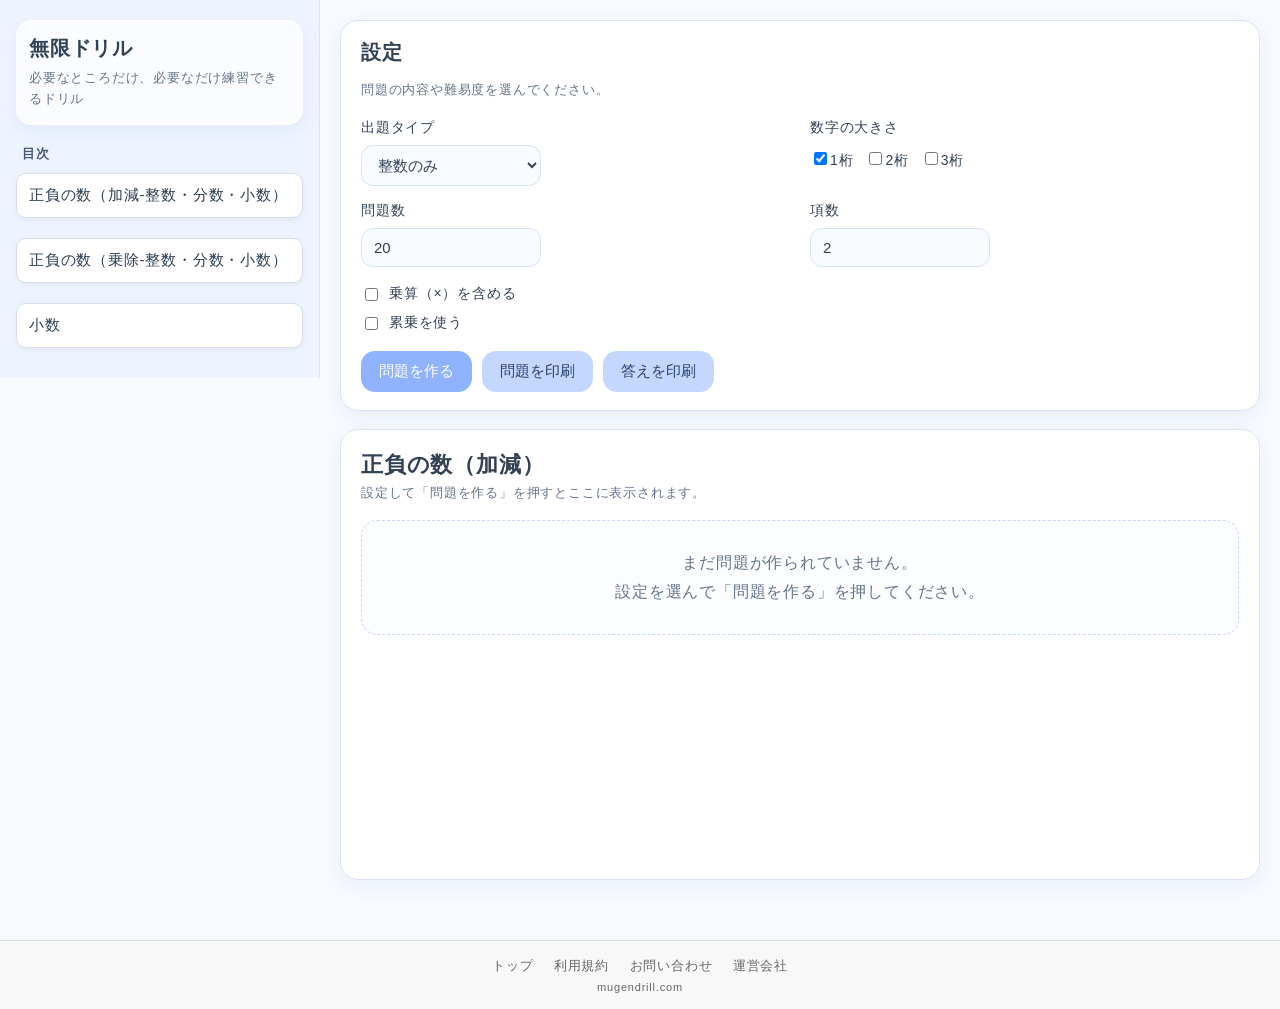
==== commit b20d0b50: "正負の数の加減終了" ====
--- a/index.html
+++ b/index.html
@@ -19,23 +19,16 @@
 
           <div class="settings-grid">
             <!-- 数の種類（NEW） -->
-            <div class="field checkbox-group">
-              <label class="checkbox-label">出題する数</label>
+            <div class="field">
+              <label>出題タイプ</label>
 
-              <label class="checkbox-label">
-                <input type="checkbox" name="numberType" value="int" checked />
-                整数
-              </label>
-
-              <label class="checkbox-label">
-                <input type="checkbox" name="numberType" value="fraction" />
-                分数
-              </label>
-
-              <label class="checkbox-label">
-                <input type="checkbox" name="numberType" value="decimal" />
-                小数
-              </label>
+              <select id="numberMode">
+                <option value="int">整数のみ</option>
+                <option value="fraction">分数のみ</option>
+                <option value="decimal">小数のみ</option>
+                <option value="int_fraction">整数＋分数</option>
+                <option value="int_decimal">整数＋小数</option>
+              </select>
             </div>
 
             <!-- 桁数 -->
@@ -144,8 +137,8 @@
     <script src="js/layout/sidebar.js"></script>
     <script src="js/layout/footer.js"></script>
     <script src="js/utils.js"></script>
+    <script src="js/generatorFraction.js"></script>
     <script src="js/generator.js"></script>
-    <script src="js/generatorFraction.js"></script>
     <script src="js/printer.js"></script>
     <script src="js/app.js"></script>
   </body>
--- a/css/style.css
+++ b/css/style.css
@@ -287,6 +287,9 @@
   font-size: 22px;
   line-height: 2;
   word-break: break-word;
+  display: flex;
+  align-items: center; /* ← これが本体 */
+  gap: 8px;
 }
 
 .question-number {
@@ -297,9 +300,9 @@
 
 .blank {
   display: inline-block;
-  min-width: 88px;
+  min-width: 80px;
   border-bottom: 2px solid #b6c7e8;
-  transform: translateY(-2px);
+  transform: translateY(15px);
 }
 
 .empty-state {
@@ -432,6 +435,24 @@
   margin-bottom: 10px;
 }
 
+.blank {
+  display: inline-block;
+  width: 100px;
+  height: 1.2em; /* ←高さを持たせる */
+  border-bottom: 2px solid #b6c7e8;
+  vertical-align: bottom; /* ←これ重要 */
+}
+
+.fraction-wrap {
+  display: inline-block;
+  align-items: center;
+  gap: 2px;
+}
+
+.minus {
+  font-weight: bold;
+}
+
 @media (max-width: 980px) {
   .app {
     grid-template-columns: 1fr;
@@ -503,6 +524,15 @@
     font-size: 18px;
   }
 
+  .question-line {
+    display: flex;
+    align-items: center; /* ← ここだけ中央揃え */
+  }
+
+  .answer-line {
+    /* 何もしない（下に自然に落ちる） */
+  }
+
   .footer {
     display: none;
   }
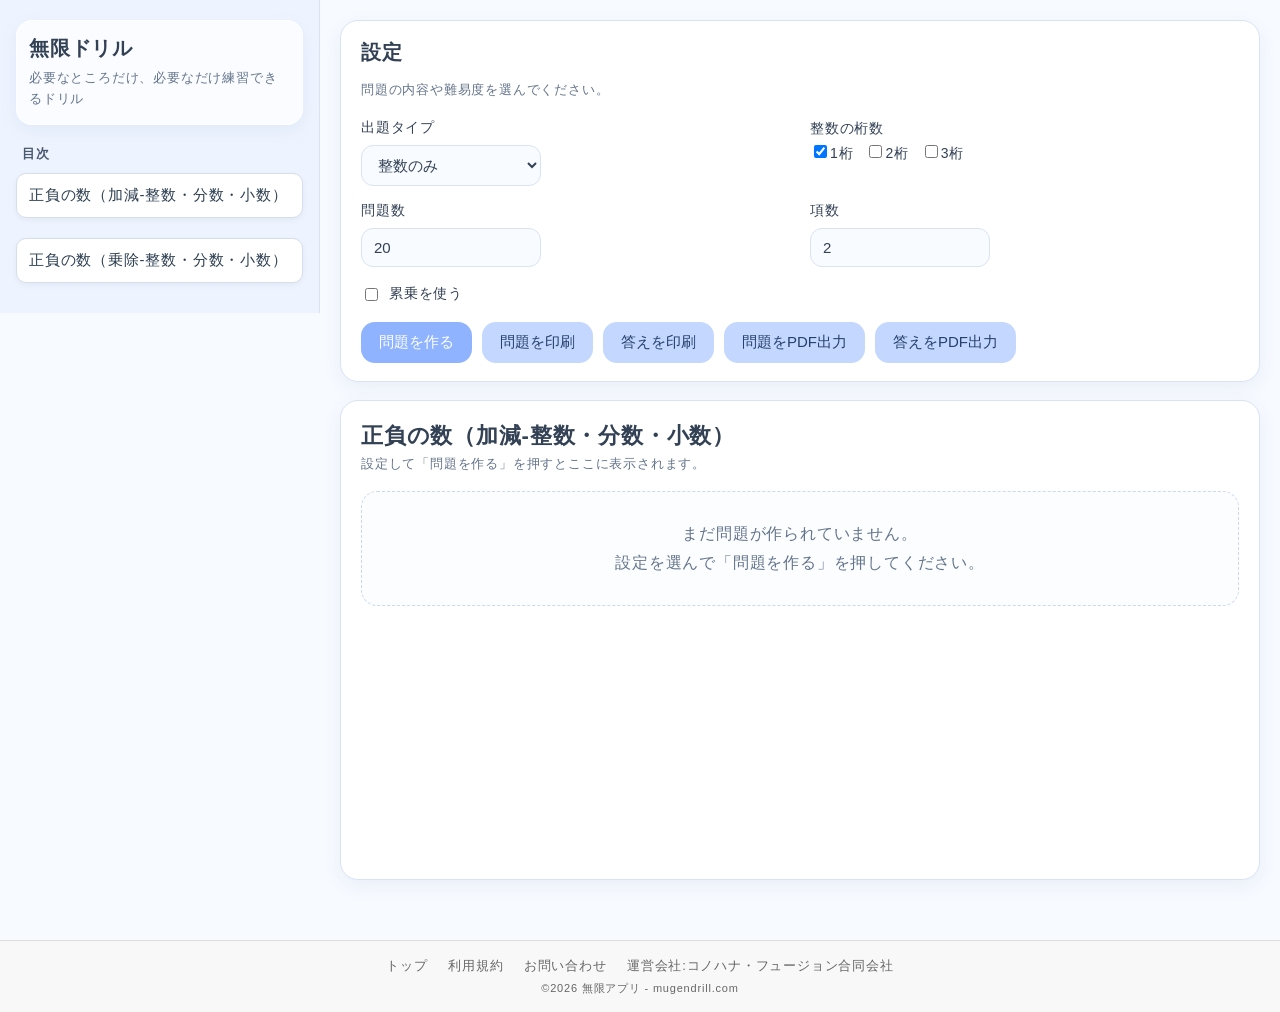
==== commit 2c9137c7: "Gアナリティクス仕込んだ" ====
--- a/index.html
+++ b/index.html
@@ -1,9 +1,23 @@
 <!doctype html>
 <html lang="ja">
   <head>
+    <!-- Google tag (gtag.js) -->
+    <script
+      async
+      src="https://www.googletagmanager.com/gtag/js?id=G-CHC0WDCVJX"
+    ></script>
+    <script>
+      window.dataLayer = window.dataLayer || [];
+      function gtag() {
+        dataLayer.push(arguments);
+      }
+      gtag("js", new Date());
+
+      gtag("config", "G-CHC0WDCVJX");
+    </script>
     <meta charset="UTF-8" />
     <meta name="viewport" content="width=device-width, initial-scale=1.0" />
-    <title>無限ドリル</title>
+    <title>無限ドリル | 正負の数（加減-整数・分数・小数）</title>
     <link rel="stylesheet" href="css/style.css" />
   </head>
   <body>
@@ -21,7 +35,6 @@
             <!-- 数の種類（NEW） -->
             <div class="field">
               <label>出題タイプ</label>
-
               <select id="numberMode">
                 <option value="int">整数のみ</option>
                 <option value="fraction">分数のみ</option>
@@ -31,9 +44,11 @@
               </select>
             </div>
 
+            <input type="hidden" id="calcType" value="addsub" />
+
             <!-- 桁数 -->
             <div class="field">
-              <label>数字の大きさ</label>
+              <label>整数の桁数</label>
               <div class="inline-checkbox-group">
                 <label
                   ><input
@@ -73,11 +88,6 @@
             <!-- 計算オプション -->
             <div class="field checkbox-group">
               <label class="checkbox-label">
-                <input id="useMultiply" type="checkbox" />
-                乗算（×）を含める
-              </label>
-
-              <label class="checkbox-label">
                 <input id="usePower" type="checkbox" />
                 累乗を使う
               </label>
@@ -110,14 +120,30 @@
             <button class="action-button secondary" id="printAnswerButton">
               答えを印刷
             </button>
+            <button class="action-button secondary" id="pdfQuestionButton">
+              問題をPDF出力
+            </button>
+            <button class="action-button secondary" id="pdfAnswerButton">
+              答えをPDF出力
+            </button>
           </div>
         </section>
 
         <!-- 問題表示 -->
         <section class="panel problems-panel">
+          <div class="print-header">
+            <div class="print-row">
+              <span>日付：</span><span class="line"></span> <span>クラス：</span
+              ><span class="line"></span> <span>番号：</span
+              ><span class="line small"></span> <span>名前：</span
+              ><span class="line large"></span>
+            </div>
+          </div>
           <div class="problem-header">
             <div class="problem-title-wrap">
-              <h2 class="problem-title" id="sheetTitle">正負の数（加減）</h2>
+              <h2 class="problem-title" id="sheetTitle">
+                正負の数（加減-整数・分数・小数）
+              </h2>
               <div class="problem-note" id="sheetNote">
                 設定して「問題を作る」を押すとここに表示されます。
               </div>
@@ -133,6 +159,24 @@
         </section>
       </main>
     </div>
+
+    <div id="pdfModal" class="pdf-modal">
+      <div class="pdf-modal-content">
+        <p>
+          印刷画面で「送信先」を<br /><strong>PDFに保存</strong
+          >に変更してください
+        </p>
+        <button id="pdfModalOk">OK</button>
+      </div>
+    </div>
+
+    <div id="alertModal" class="pdf-modal">
+      <div class="pdf-modal-content">
+        <p>先に問題を作ってください</p>
+        <button id="alertModalOk">OK</button>
+      </div>
+    </div>
+
     <!-- JS -->
     <script src="js/layout/sidebar.js"></script>
     <script src="js/layout/footer.js"></script>
--- a/css/style.css
+++ b/css/style.css
@@ -195,6 +195,7 @@
   border-radius: 14px;
   background: #fbfdff;
   gap: 8px;
+  width: fit-content;
 }
 
 .power-options.visible {
@@ -275,7 +276,7 @@
 .sheet {
   display: grid;
   grid-template-columns: repeat(2, minmax(260px, 1fr));
-  gap: 16px 28px;
+  gap: 22px 28px;
   align-content: start;
 }
 
@@ -453,6 +454,42 @@
   font-weight: bold;
 }
 
+.pdf-modal {
+  position: fixed;
+  inset: 0;
+  background: rgba(0, 0, 0, 0.4);
+  display: none;
+  align-items: center;
+  justify-content: center;
+  z-index: 9999;
+}
+
+.pdf-modal.show {
+  display: flex;
+}
+
+.pdf-modal-content {
+  background: #fff;
+  padding: 24px 28px;
+  border-radius: 14px;
+  text-align: center;
+  box-shadow: 0 8px 24px rgba(0, 0, 0, 0.2);
+}
+
+.pdf-modal button {
+  margin-top: 12px;
+  padding: 8px 16px;
+  border: none;
+  border-radius: 10px;
+  background: #8fb3ff;
+  color: #fff;
+  cursor: pointer;
+}
+
+.print-header {
+  display: none;
+}
+
 @media (max-width: 980px) {
   .app {
     grid-template-columns: 1fr;
@@ -477,12 +514,19 @@
 }
 
 @media print {
+  html,
+  body {
+    overflow: visible !important;
+    height: auto !important;
+  }
+
   body {
     background: #fff;
   }
 
   .app {
     display: block;
+    overflow: visible !important;
   }
 
   .sidebar,
@@ -494,12 +538,14 @@
   .content {
     display: block;
     padding: 0;
+    overflow: visible !important;
   }
 
   .problems-panel {
     border: none;
     box-shadow: none;
     padding: 0;
+    overflow: visible !important;
   }
 
   .problem-header {
@@ -513,15 +559,21 @@
   .sheet {
     grid-template-columns: 1fr 1fr;
     gap: 10px 18px;
+    overflow: visible !important;
   }
 
   .question-item {
     border: none;
+    height: 48px;
     background: transparent;
     padding: 4px 0;
+    padding-bottom: 27px;
     border-radius: 0;
     box-shadow: none;
     font-size: 18px;
+    align-items: baseline;
+    display: flex;
+    line-height: 1.2;
   }
 
   .question-line {
@@ -529,20 +581,66 @@
     align-items: center; /* ← ここだけ中央揃え */
   }
 
-  .answer-line {
-    /* 何もしない（下に自然に落ちる） */
-  }
-
   .footer {
     display: none;
   }
 
   body::after {
-    content: "©無限アプリ - コノハナ・フュージョン合同会社 https://mugendrill.com/";
+    content: "©無限アプリ https://mugendrill.com/ - 運営：コノハナ・フュージョン合同会社";
     position: fixed;
-    bottom: 10px;
+    bottom: 5px;
     right: 10px;
     font-size: 10px;
     color: #555;
   }
-}
+
+  .print-header {
+    display: flex;
+    justify-content: flex-end; /* ←右寄せ */
+    margin-bottom: 12px;
+    font-size: 14px;
+  }
+
+  .print-row {
+    display: flex;
+    align-items: flex-end;
+    gap: 10px;
+    white-space: nowrap; /* ←改行防止 */
+  }
+
+  .line {
+    display: inline-block;
+    border-bottom: 1px solid #333;
+    width: 100px;
+    height: 1em;
+  }
+
+  .line.small {
+    width: 50px;
+  }
+
+  .line.large {
+    width: 180px;
+  }
+
+  .fraction {
+    font-size: 0.95em; /* 少し小さく */
+    line-height: 1;
+  }
+
+  .fraction .num {
+    display: block;
+    border-bottom: 2px solid #333;
+    padding: 2px 4px 2px; /* ←上に余白 */
+  }
+
+  .fraction .num {
+    display: block;
+    border-bottom: 2px solid #333;
+    padding: 2px 4px 2px; /* ←上に余白 */
+  }
+
+  .blank {
+    transform: translateY(6px);
+  }
+}
